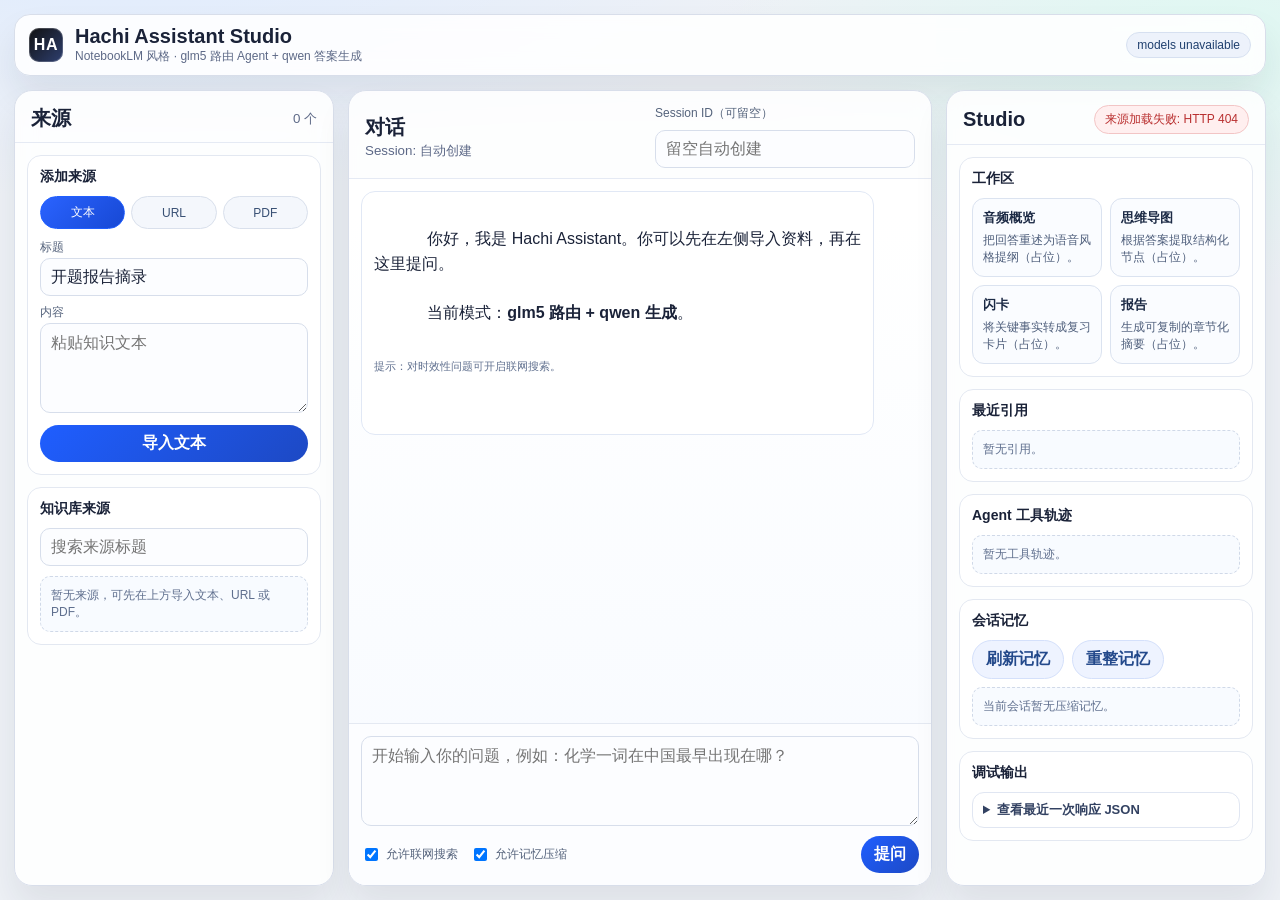
==== hachi_mvp/frontend/index.html @ 3d4c6a6c "init" ====
<!doctype html>
<html lang="zh-CN">
<head>
  <meta charset="UTF-8" />
  <meta name="viewport" content="width=device-width, initial-scale=1.0" />
  <title>Hachi Assistant Studio</title>
  <style>
    :root {
      --bg: #eef1f6;
      --panel: rgba(255, 255, 255, 0.88);
      --panel-strong: #ffffff;
      --line: #d8deea;
      --ink: #1a2238;
      --muted: #5d6987;
      --brand: #1f5eff;
      --brand-soft: #e7eeff;
      --ok: #0f8f61;
      --warn: #b85f00;
      --danger: #c03333;
      --shadow: 0 20px 35px rgba(22, 32, 56, 0.08);
      --r-lg: 18px;
      --r-md: 14px;
      --r-sm: 10px;
    }

    * {
      box-sizing: border-box;
    }

    body {
      margin: 0;
      color: var(--ink);
      font-family: "Avenir Next", "PingFang SC", "Noto Sans SC", "Segoe UI", sans-serif;
      background:
        radial-gradient(1200px 500px at 10% -10%, #deebff 0%, transparent 58%),
        radial-gradient(900px 460px at 95% 4%, #dff8f2 0%, transparent 55%),
        var(--bg);
    }

    .app-shell {
      min-height: 100vh;
      display: grid;
      grid-template-rows: auto 1fr;
      gap: 14px;
      padding: 14px;
    }

    .topbar {
      display: flex;
      align-items: center;
      justify-content: space-between;
      gap: 12px;
      background: var(--panel);
      border: 1px solid var(--line);
      border-radius: 16px;
      box-shadow: var(--shadow);
      padding: 10px 14px;
      backdrop-filter: blur(10px);
    }

    .brand {
      display: flex;
      align-items: center;
      gap: 12px;
      min-width: 0;
    }

    .brand-mark {
      width: 34px;
      height: 34px;
      border-radius: 10px;
      display: grid;
      place-items: center;
      background: linear-gradient(135deg, #111 0%, #2e3f6f 100%);
      color: #fff;
      font-weight: 700;
      letter-spacing: 0.04em;
      box-shadow: inset 0 0 0 1px rgba(255, 255, 255, 0.2);
    }

    .brand h1 {
      margin: 0;
      font-size: 20px;
      white-space: nowrap;
      overflow: hidden;
      text-overflow: ellipsis;
    }

    .brand p {
      margin: 0;
      color: var(--muted);
      font-size: 12px;
    }

    .model-pills {
      display: flex;
      gap: 8px;
      flex-wrap: wrap;
      justify-content: flex-end;
    }

    .pill {
      font-size: 12px;
      color: #20406f;
      background: #edf2fb;
      border: 1px solid #d6e0f0;
      border-radius: 999px;
      padding: 5px 10px;
    }

    .workspace {
      min-height: 0;
      display: grid;
      grid-template-columns: 320px minmax(420px, 1fr) 320px;
      gap: 14px;
    }

    .panel {
      min-height: 0;
      border: 1px solid var(--line);
      border-radius: var(--r-lg);
      background: var(--panel);
      box-shadow: var(--shadow);
      backdrop-filter: blur(10px);
      display: flex;
      flex-direction: column;
      overflow: hidden;
    }

    .panel-head {
      padding: 14px 16px 10px;
      border-bottom: 1px solid #e5eaf4;
      display: flex;
      align-items: center;
      justify-content: space-between;
      gap: 8px;
    }

    .panel-head h2 {
      margin: 0;
      font-size: 20px;
    }

    .panel-head small {
      color: var(--muted);
    }

    .panel-scroll {
      min-height: 0;
      overflow: auto;
      padding: 12px;
    }

    .section {
      background: var(--panel-strong);
      border: 1px solid #e3e8f1;
      border-radius: var(--r-md);
      padding: 12px;
      margin-bottom: 12px;
      animation: fade-up 220ms ease both;
    }

    .section h3 {
      margin: 0 0 10px;
      font-size: 14px;
    }

    .tabs {
      display: grid;
      grid-template-columns: repeat(3, 1fr);
      gap: 6px;
      margin-bottom: 10px;
    }

    .tab {
      border: 1px solid #d9e0ec;
      background: #f4f7fc;
      color: #385074;
      border-radius: 999px;
      padding: 7px 8px;
      font-size: 12px;
      cursor: pointer;
    }

    .tab.active {
      color: #fff;
      border-color: #1f5eff;
      background: linear-gradient(135deg, #2a63ff 0%, #1748d4 100%);
    }

    .ingest-pane {
      display: none;
      gap: 8px;
    }

    .ingest-pane.active {
      display: grid;
    }

    label {
      font-size: 12px;
      color: #55637c;
      display: block;
      margin-bottom: 2px;
    }

    input,
    textarea,
    button,
    select {
      font: inherit;
    }

    input[type="text"],
    input[type="url"],
    textarea {
      width: 100%;
      border: 1px solid #d7deeb;
      background: #fcfdff;
      color: var(--ink);
      border-radius: var(--r-sm);
      padding: 9px 10px;
      outline: none;
      transition: border-color 150ms ease, box-shadow 150ms ease;
    }

    input:focus,
    textarea:focus {
      border-color: #6f90ff;
      box-shadow: 0 0 0 3px #dce6ff;
    }

    textarea {
      resize: vertical;
      min-height: 90px;
      max-height: 220px;
    }

    .btn {
      border: 0;
      border-radius: 999px;
      cursor: pointer;
      padding: 8px 13px;
      font-weight: 600;
      transition: transform 120ms ease, filter 120ms ease;
    }

    .btn:active {
      transform: translateY(1px);
    }

    .btn:disabled {
      cursor: not-allowed;
      filter: grayscale(0.6);
      opacity: 0.6;
    }

    .btn-primary {
      background: linear-gradient(135deg, #1f5eff 0%, #1d49c4 100%);
      color: #fff;
    }

    .btn-soft {
      background: #eef3ff;
      color: #23498b;
      border: 1px solid #d4e0fb;
    }

    .source-filter {
      margin-bottom: 10px;
    }

    .source-list {
      display: grid;
      gap: 8px;
    }

    .source-item {
      border: 1px solid #dde4f1;
      border-radius: 12px;
      padding: 10px;
      background: #f9fbff;
      display: grid;
      gap: 6px;
      transition: transform 120ms ease, border-color 120ms ease;
    }

    .source-item:hover {
      transform: translateY(-1px);
      border-color: #bfd0f8;
    }

    .source-title {
      font-size: 13px;
      font-weight: 600;
      line-height: 1.3;
      word-break: break-word;
    }

    .source-meta {
      display: flex;
      flex-wrap: wrap;
      gap: 6px;
      color: #62708d;
      font-size: 11px;
    }

    .dot {
      width: 6px;
      height: 6px;
      border-radius: 99px;
      background: #89a3d1;
      display: inline-block;
      margin-right: 3px;
    }

    .chat-head-right {
      display: grid;
      grid-template-columns: 1fr;
      gap: 6px;
      min-width: 260px;
      max-width: 360px;
    }

    .chat-body {
      flex: 1;
      min-height: 0;
      overflow: auto;
      padding: 12px;
      display: grid;
      gap: 10px;
      align-content: start;
      background:
        linear-gradient(180deg, rgba(255, 255, 255, 0.82), rgba(247, 250, 255, 0.82));
    }

    .msg {
      max-width: min(860px, 92%);
      border-radius: 14px;
      padding: 10px 12px;
      border: 1px solid #e1e8f5;
      line-height: 1.55;
      white-space: pre-wrap;
      word-break: break-word;
      animation: fade-up 220ms ease both;
    }

    .msg.user {
      margin-left: auto;
      background: #e9f0ff;
      border-color: #d1def9;
    }

    .msg.assistant {
      margin-right: auto;
      background: #ffffff;
    }

    .msg-meta {
      font-size: 11px;
      color: #60708f;
      margin-top: 7px;
      display: flex;
      gap: 8px;
      flex-wrap: wrap;
    }

    .cite-chip {
      border: 1px solid #dce4f3;
      background: #f5f8ff;
      color: #3f557e;
      border-radius: 999px;
      font-size: 11px;
      padding: 3px 8px;
      text-decoration: none;
    }

    .chat-composer {
      border-top: 1px solid #e4e9f2;
      padding: 12px;
      display: grid;
      gap: 10px;
      background: rgba(252, 253, 255, 0.9);
    }

    .composer-controls {
      display: flex;
      align-items: center;
      justify-content: space-between;
      gap: 12px;
      flex-wrap: wrap;
    }

    .checks {
      display: flex;
      gap: 12px;
      flex-wrap: wrap;
      color: #495978;
      font-size: 12px;
    }

    .checks label {
      margin: 0;
      display: flex;
      gap: 5px;
      align-items: center;
      cursor: pointer;
    }

    .studio-cards {
      display: grid;
      grid-template-columns: 1fr 1fr;
      gap: 8px;
    }

    .studio-card {
      border: 1px solid #dbe3f0;
      border-radius: 12px;
      padding: 10px;
      background: #fafcff;
      font-size: 12px;
      color: #4f5f7c;
    }

    .studio-card b {
      display: block;
      color: #1c2a45;
      margin-bottom: 5px;
      font-size: 13px;
    }

    .trace-list,
    .citation-list,
    .memory-list {
      display: grid;
      gap: 8px;
    }

    .trace-item,
    .citation-item,
    .memory-item {
      border: 1px solid #dde4f1;
      border-radius: 10px;
      background: #fafcff;
      padding: 8px;
      font-size: 12px;
      color: #44526f;
      line-height: 1.45;
    }

    .trace-item b,
    .citation-item b {
      color: #1d2b47;
    }

    .trace-tag {
      display: inline-block;
      border-radius: 999px;
      font-size: 10px;
      padding: 2px 7px;
      margin-left: 6px;
      border: 1px solid #d6deec;
      background: #f1f4fa;
    }

    .trace-ok {
      color: #0f8f61;
      border-color: #b8e7d4;
      background: #e9faf3;
    }

    .trace-skip {
      color: #9a6300;
      border-color: #f2d59b;
      background: #fff6e7;
    }

    details {
      border: 1px solid #e0e6f2;
      border-radius: 12px;
      background: #fff;
      padding: 8px 10px;
    }

    details summary {
      cursor: pointer;
      font-weight: 600;
      font-size: 13px;
      color: #334262;
    }

    pre {
      margin: 8px 0 0;
      padding: 10px;
      background: #111c30;
      color: #d8e7ff;
      border-radius: 8px;
      overflow: auto;
      white-space: pre-wrap;
      word-break: break-word;
      font-size: 12px;
      line-height: 1.4;
      max-height: 260px;
    }

    .status {
      font-size: 12px;
      color: #40506f;
      border: 1px solid #dce3f0;
      background: #f7f9fe;
      border-radius: 999px;
      padding: 5px 10px;
    }

    .status.ok {
      color: #0d8057;
      border-color: #bfe8d7;
      background: #ebfbf4;
    }

    .status.err {
      color: #b92f2f;
      border-color: #f2c5c5;
      background: #ffefef;
    }

    .muted {
      color: var(--muted);
      font-size: 12px;
    }

    .empty {
      border: 1px dashed #d0d9e8;
      border-radius: 10px;
      padding: 10px;
      color: #5f6f8e;
      font-size: 12px;
      background: #f8fbff;
    }

    @keyframes fade-up {
      from {
        opacity: 0;
        transform: translateY(8px);
      }
      to {
        opacity: 1;
        transform: translateY(0);
      }
    }

    @media (max-width: 1220px) {
      .workspace {
        grid-template-columns: 1fr;
      }

      .chat-head-right {
        max-width: none;
      }

      .panel {
        min-height: 420px;
      }
    }

    @media (prefers-reduced-motion: reduce) {
      *, *::before, *::after {
        animation: none !important;
        transition: none !important;
      }
    }
  </style>
</head>
<body>
  <div class="app-shell">
    <header class="topbar">
      <div class="brand">
        <div class="brand-mark">HA</div>
        <div>
          <h1>Hachi Assistant Studio</h1>
          <p>NotebookLM 风格 · glm5 路由 Agent + qwen 答案生成</p>
        </div>
      </div>
      <div class="model-pills" id="modelPills">
        <span class="pill">router: ...</span>
        <span class="pill">answer: ...</span>
        <span class="pill">embedding: ...</span>
      </div>
    </header>

    <main class="workspace">
      <aside class="panel" aria-label="Sources Panel">
        <div class="panel-head">
          <h2>来源</h2>
          <small id="sourceCount">0 个</small>
        </div>
        <div class="panel-scroll">
          <section class="section">
            <h3>添加来源</h3>
            <div class="tabs" id="ingestTabs">
              <button class="tab active" data-mode="text">文本</button>
              <button class="tab" data-mode="url">URL</button>
              <button class="tab" data-mode="pdf">PDF</button>
            </div>

            <div class="ingest-pane active" data-pane="text">
              <div>
                <label for="textTitle">标题</label>
                <input id="textTitle" type="text" placeholder="例如：化学词源摘录" value="开题报告摘录" />
              </div>
              <div>
                <label for="textContent">内容</label>
                <textarea id="textContent" placeholder="粘贴知识文本"></textarea>
              </div>
              <button class="btn btn-primary" id="ingestTextBtn">导入文本</button>
            </div>

            <div class="ingest-pane" data-pane="url">
              <div>
                <label for="urlInput">网页地址</label>
                <input id="urlInput" type="url" placeholder="https://..." />
              </div>
              <div>
                <label for="urlTitle">标题（可选）</label>
                <input id="urlTitle" type="text" placeholder="可留空自动提取" />
              </div>
              <button class="btn btn-primary" id="ingestUrlBtn">抓取并导入</button>
            </div>

            <div class="ingest-pane" data-pane="pdf">
              <div>
                <label for="pdfFile">选择 PDF</label>
                <input id="pdfFile" type="file" accept="application/pdf" />
              </div>
              <div>
                <label for="pdfTitle">标题（可选）</label>
                <input id="pdfTitle" type="text" placeholder="可留空使用文件名" />
              </div>
              <button class="btn btn-primary" id="ingestPdfBtn">上传 PDF</button>
            </div>
          </section>

          <section class="section">
            <h3>知识库来源</h3>
            <input id="sourceFilter" class="source-filter" type="text" placeholder="搜索来源标题" />
            <div class="source-list" id="sourceList"></div>
          </section>
        </div>
      </aside>

      <section class="panel" aria-label="Chat Panel">
        <div class="panel-head">
          <div>
            <h2>对话</h2>
            <small id="sessionLabel">Session: 自动创建</small>
          </div>
          <div class="chat-head-right">
            <label for="sessionIdInput">Session ID（可留空）</label>
            <input id="sessionIdInput" type="text" placeholder="留空自动创建" />
          </div>
        </div>

        <div class="chat-body" id="chatThread"></div>

        <div class="chat-composer">
          <textarea id="questionInput" placeholder="开始输入你的问题，例如：化学一词在中国最早出现在哪？"></textarea>
          <div class="composer-controls">
            <div class="checks">
              <label><input id="allowWeb" type="checkbox" checked /> 允许联网搜索</label>
              <label><input id="allowMem" type="checkbox" checked /> 允许记忆压缩</label>
            </div>
            <button class="btn btn-primary" id="askBtn">提问</button>
          </div>
        </div>
      </section>

      <aside class="panel" aria-label="Studio Panel">
        <div class="panel-head">
          <h2>Studio</h2>
          <span class="status" id="statusPill">Ready</span>
        </div>
        <div class="panel-scroll">
          <section class="section">
            <h3>工作区</h3>
            <div class="studio-cards">
              <div class="studio-card"><b>音频概览</b>把回答重述为语音风格提纲（占位）。</div>
              <div class="studio-card"><b>思维导图</b>根据答案提取结构化节点（占位）。</div>
              <div class="studio-card"><b>闪卡</b>将关键事实转成复习卡片（占位）。</div>
              <div class="studio-card"><b>报告</b>生成可复制的章节化摘要（占位）。</div>
            </div>
          </section>

          <section class="section">
            <h3>最近引用</h3>
            <div class="citation-list" id="citationList"></div>
          </section>

          <section class="section">
            <h3>Agent 工具轨迹</h3>
            <div class="trace-list" id="toolTraceList"></div>
          </section>

          <section class="section">
            <h3>会话记忆</h3>
            <div style="display:flex; gap:8px; margin-bottom:8px;">
              <button class="btn btn-soft" id="refreshMemoryBtn">刷新记忆</button>
              <button class="btn btn-soft" id="rebuildMemoryBtn">重整记忆</button>
            </div>
            <div class="memory-list" id="memoryList"></div>
          </section>

          <section class="section">
            <h3>调试输出</h3>
            <details>
              <summary>查看最近一次响应 JSON</summary>
              <pre id="rawOutput">Ready.</pre>
            </details>
          </section>
        </div>
      </aside>
    </main>
  </div>

  <script>
    const state = {
      sessionId: null,
      messages: [],
      sources: [],
      lastResponse: null,
      models: null,
      sourceFilter: "",
    };

    function $(id) {
      return document.getElementById(id);
    }

    function escapeHtml(input) {
      return String(input || "")
        .replaceAll("&", "&amp;")
        .replaceAll("<", "&lt;")
        .replaceAll(">", "&gt;")
        .replaceAll('"', "&quot;")
        .replaceAll("'", "&#39;");
    }

    function withLoading(button, loadingText) {
      const original = button.textContent;
      button.disabled = true;
      button.textContent = loadingText;
      return () => {
        button.disabled = false;
        button.textContent = original;
      };
    }

    function setStatus(text, type = "") {
      const pill = $("statusPill");
      pill.textContent = text;
      pill.className = `status ${type}`.trim();
    }

    async function requestJson(path, options = {}) {
      const response = await fetch(path, options);
      let payload = null;
      try {
        payload = await response.json();
      } catch (_error) {
        payload = null;
      }

      if (!response.ok) {
        const detail = payload && (payload.detail || payload.error || payload.message);
        throw new Error(detail ? String(detail) : `HTTP ${response.status}`);
      }
      return payload;
    }

    function sourceTypeLabel(sourceType) {
      if (sourceType === "pdf") return "PDF";
      if (sourceType === "url") return "Web";
      return "Text";
    }

    function renderModels() {
      const holder = $("modelPills");
      if (!state.models) {
        holder.innerHTML = '<span class="pill">models unavailable</span>';
        return;
      }
      holder.innerHTML = [
        `<span class="pill">router: ${escapeHtml(state.models.router)}</span>`,
        `<span class="pill">answer: ${escapeHtml(state.models.answer)}</span>`,
        `<span class="pill">embedding: ${escapeHtml(state.models.embedding)}</span>`,
      ].join("");
    }

    function renderSources() {
      const list = $("sourceList");
      const keyword = state.sourceFilter.trim().toLowerCase();
      const rows = state.sources.filter((item) => {
        if (!keyword) return true;
        return String(item.title || "").toLowerCase().includes(keyword);
      });

      $("sourceCount").textContent = `${rows.length} 个`;

      if (!rows.length) {
        list.innerHTML = '<div class="empty">暂无来源，可先在上方导入文本、URL 或 PDF。</div>';
        return;
      }

      list.innerHTML = rows
        .map((item) => {
          const created = item.created_at ? new Date(item.created_at).toLocaleString() : "-";
          return `
            <article class="source-item">
              <div class="source-title">${escapeHtml(item.title || "未命名来源")}</div>
              <div class="source-meta">
                <span><span class="dot"></span>${escapeHtml(sourceTypeLabel(item.source_type))}</span>
                <span>Chunks: ${escapeHtml(String(item.chunks ?? 0))}</span>
                <span>${escapeHtml(created)}</span>
              </div>
            </article>
          `;
        })
        .join("");
    }

    function renderChat() {
      const thread = $("chatThread");
      if (!state.messages.length) {
        thread.innerHTML = `
          <div class="msg assistant">
            你好，我是 Hachi Assistant。你可以先在左侧导入资料，再在这里提问。<br>
            当前模式：<b>glm5 路由 + qwen 生成</b>。
            <div class="msg-meta">提示：对时效性问题可开启联网搜索。</div>
          </div>
        `;
        return;
      }

      thread.innerHTML = state.messages
        .map((msg) => {
          const citeHtml = (msg.citations || [])
            .slice(0, 5)
            .map((c) => {
              const label = c.title || c.url || c.source_type || "citation";
              const href = c.url && c.url.startsWith("http") ? c.url : "";
              if (href) {
                return `<a class="cite-chip" href="${escapeHtml(href)}" target="_blank" rel="noreferrer">${escapeHtml(label)}</a>`;
              }
              return `<span class="cite-chip">${escapeHtml(label)}</span>`;
            })
            .join("");

          return `
            <div class="msg ${msg.role}">
              ${escapeHtml(msg.content).replaceAll("\n", "<br>")}
              <div class="msg-meta">
                <span>${msg.role === "user" ? "你" : "Assistant"}</span>
                ${msg.time ? `<span>${escapeHtml(msg.time)}</span>` : ""}
                ${citeHtml}
              </div>
            </div>
          `;
        })
        .join("");

      thread.scrollTop = thread.scrollHeight;
    }

    function renderToolTrace(trace = []) {
      const holder = $("toolTraceList");
      if (!trace.length) {
        holder.innerHTML = '<div class="empty">暂无工具轨迹。</div>';
        return;
      }

      holder.innerHTML = trace
        .map((item) => {
          const status = String(item.status || "unknown");
          const statusClass = status === "ok" ? "trace-ok" : status === "skipped" ? "trace-skip" : "";
          const detailPairs = Object.entries(item)
            .filter(([k]) => k !== "tool" && k !== "status")
            .slice(0, 4)
            .map(([k, v]) => `${k}: ${typeof v === "object" ? JSON.stringify(v) : String(v)}`)
            .join(" · ");

          return `
            <div class="trace-item">
              <b>${escapeHtml(String(item.tool || "tool"))}</b>
              <span class="trace-tag ${statusClass}">${escapeHtml(status)}</span>
              ${detailPairs ? `<div class="muted" style="margin-top:4px;">${escapeHtml(detailPairs)}</div>` : ""}
            </div>
          `;
        })
        .join("");
    }

    function renderCitations(citations = []) {
      const holder = $("citationList");
      if (!citations.length) {
        holder.innerHTML = '<div class="empty">暂无引用。</div>';
        return;
      }

      holder.innerHTML = citations
        .map((c) => {
          const urlHtml = c.url ? `<a class="cite-chip" href="${escapeHtml(c.url)}" target="_blank" rel="noreferrer">打开链接</a>` : "";
          return `
            <div class="citation-item">
              <b>${escapeHtml(c.title || "未命名引用")}</b>
              <div class="muted" style="margin:4px 0;">${escapeHtml(c.source_type || "local")}</div>
              <div>${escapeHtml(c.snippet || "").slice(0, 180)}</div>
              <div style="margin-top:6px;">${urlHtml}</div>
            </div>
          `;
        })
        .join("");
    }

    function renderMemory(summary) {
      const holder = $("memoryList");
      if (!summary || !summary.has_summary) {
        holder.innerHTML = '<div class="empty">当前会话暂无压缩记忆。</div>';
        return;
      }

      const blocks = [];
      for (const [label, items] of [
        ["facts", summary.facts || []],
        ["open_questions", summary.open_questions || []],
        ["decisions", summary.decisions || []],
      ]) {
        if (!items.length) continue;
        blocks.push(`
          <div class="memory-item">
            <b>${escapeHtml(label)}</b>
            <div style="margin-top:4px;">${items.map((x) => `• ${escapeHtml(String(x))}`).join("<br>")}</div>
          </div>
        `);
      }

      if (!blocks.length) {
        blocks.push(`<div class="memory-item">${escapeHtml(summary.raw_summary || "有摘要但为空")}</div>`);
      }

      holder.innerHTML = blocks.join("");
    }

    function pushMessage(role, content, citations = []) {
      state.messages.push({
        role,
        content,
        citations,
        time: new Date().toLocaleTimeString(),
      });
      renderChat();
    }

    async function refreshModels() {
      try {
        state.models = await requestJson("/api/models");
      } catch (_error) {
        state.models = null;
      }
      renderModels();
    }

    async function refreshSources() {
      const data = await requestJson("/api/knowledge/recent?limit=120");
      state.sources = Array.isArray(data) ? data : [];
      renderSources();
    }

    async function fetchMemory() {
      const sid = state.sessionId || $("sessionIdInput").value.trim();
      if (!sid) {
        renderMemory(null);
        setStatus("无会话可读记忆");
        return;
      }
      const summary = await requestJson(`/api/sessions/${encodeURIComponent(sid)}/memory`);
      renderMemory(summary);
      setStatus("记忆已刷新", "ok");
    }

    async function onIngestText() {
      const btn = $("ingestTextBtn");
      const done = withLoading(btn, "导入中...");
      try {
        const title = $("textTitle").value.trim();
        const content = $("textContent").value.trim();
        if (!title || !content) throw new Error("请填写文本标题和内容");

        const data = await requestJson("/api/knowledge/text", {
          method: "POST",
          headers: { "Content-Type": "application/json" },
          body: JSON.stringify({ title, content }),
        });

        setStatus(`文本已入库: ${data.title}`, "ok");
        $("rawOutput").textContent = JSON.stringify(data, null, 2);
        await refreshSources();
      } catch (error) {
        setStatus(String(error.message || error), "err");
      } finally {
        done();
      }
    }

    async function onIngestUrl() {
      const btn = $("ingestUrlBtn");
      const done = withLoading(btn, "抓取中...");
      try {
        const url = $("urlInput").value.trim();
        const title = $("urlTitle").value.trim();
        if (!url) throw new Error("请填写 URL");

        const payload = { url, title: title || null };
        const data = await requestJson("/api/knowledge/url", {
          method: "POST",
          headers: { "Content-Type": "application/json" },
          body: JSON.stringify(payload),
        });

        setStatus(`网页已入库: ${data.title}`, "ok");
        $("rawOutput").textContent = JSON.stringify(data, null, 2);
        await refreshSources();
      } catch (error) {
        setStatus(String(error.message || error), "err");
      } finally {
        done();
      }
    }

    async function onIngestPdf() {
      const btn = $("ingestPdfBtn");
      const done = withLoading(btn, "上传中...");
      try {
        const file = $("pdfFile").files && $("pdfFile").files[0];
        if (!file) throw new Error("请先选择 PDF 文件");

        const title = $("pdfTitle").value.trim();
        const form = new FormData();
        form.append("file", file);
        if (title) form.append("title", title);

        const response = await fetch("/api/knowledge/upload", {
          method: "POST",
          body: form,
        });
        const data = await response.json().catch(() => ({}));
        if (!response.ok) {
          throw new Error(String(data.detail || `HTTP ${response.status}`));
        }

        setStatus(`PDF 已入库: ${data.title}`, "ok");
        $("rawOutput").textContent = JSON.stringify(data, null, 2);
        await refreshSources();
      } catch (error) {
        setStatus(String(error.message || error), "err");
      } finally {
        done();
      }
    }

    async function onAsk() {
      const btn = $("askBtn");
      const done = withLoading(btn, "思考中...");
      try {
        const question = $("questionInput").value.trim();
        if (!question) throw new Error("请输入问题");

        pushMessage("user", question);

        const sidInput = $("sessionIdInput").value.trim();
        const data = await requestJson("/api/ask", {
          method: "POST",
          headers: { "Content-Type": "application/json" },
          body: JSON.stringify({
            session_id: sidInput || state.sessionId || null,
            question,
            allow_web: $("allowWeb").checked,
            allow_memory_compress: $("allowMem").checked,
            model_mode: "agentic",
          }),
        });

        state.sessionId = data.session_id;
        $("sessionIdInput").value = data.session_id;
        $("sessionLabel").textContent = `Session: ${data.session_id}`;

        pushMessage("assistant", data.answer || "(无回答)", data.citations || []);
        renderToolTrace(data.tool_trace || []);
        renderCitations(data.citations || []);
        $("rawOutput").textContent = JSON.stringify(data, null, 2);

        state.lastResponse = data;
        setStatus("回答完成", "ok");

        await fetchMemory().catch(() => null);
      } catch (error) {
        pushMessage("assistant", `请求失败：${error.message || error}`);
        setStatus(String(error.message || error), "err");
      } finally {
        done();
      }
    }

    async function onRebuildMemory() {
      const sid = state.sessionId || $("sessionIdInput").value.trim();
      if (!sid) {
        setStatus("请先发起至少一次提问以创建会话", "err");
        return;
      }
      setStatus("正在重整记忆...");
      try {
        const data = await requestJson(`/api/sessions/${encodeURIComponent(sid)}/memory/rebuild`, {
          method: "POST",
        });
        $("rawOutput").textContent = JSON.stringify(data, null, 2);
        await fetchMemory();
      } catch (error) {
        setStatus(String(error.message || error), "err");
      }
    }

    function bindTabs() {
      const tabs = Array.from(document.querySelectorAll(".tab"));
      const panes = Array.from(document.querySelectorAll(".ingest-pane"));
      tabs.forEach((tab) => {
        tab.addEventListener("click", () => {
          const mode = tab.dataset.mode;
          tabs.forEach((x) => x.classList.toggle("active", x === tab));
          panes.forEach((pane) => pane.classList.toggle("active", pane.dataset.pane === mode));
        });
      });
    }

    function bindEvents() {
      $("ingestTextBtn").addEventListener("click", onIngestText);
      $("ingestUrlBtn").addEventListener("click", onIngestUrl);
      $("ingestPdfBtn").addEventListener("click", onIngestPdf);
      $("askBtn").addEventListener("click", onAsk);
      $("refreshMemoryBtn").addEventListener("click", () => {
        fetchMemory().catch((error) => setStatus(String(error.message || error), "err"));
      });
      $("rebuildMemoryBtn").addEventListener("click", onRebuildMemory);

      $("sourceFilter").addEventListener("input", (event) => {
        state.sourceFilter = String(event.target.value || "");
        renderSources();
      });

      $("questionInput").addEventListener("keydown", (event) => {
        if (event.key === "Enter" && !event.shiftKey) {
          event.preventDefault();
          onAsk();
        }
      });
    }

    async function bootstrap() {
      bindTabs();
      bindEvents();
      renderChat();
      renderSources();
      renderToolTrace();
      renderCitations();
      renderMemory(null);
      setStatus("初始化中...");

      await refreshModels();
      try {
        await refreshSources();
        setStatus("Ready", "ok");
      } catch (error) {
        setStatus(`来源加载失败: ${error.message || error}`, "err");
      }
    }

    bootstrap();
  </script>
</body>
</html>
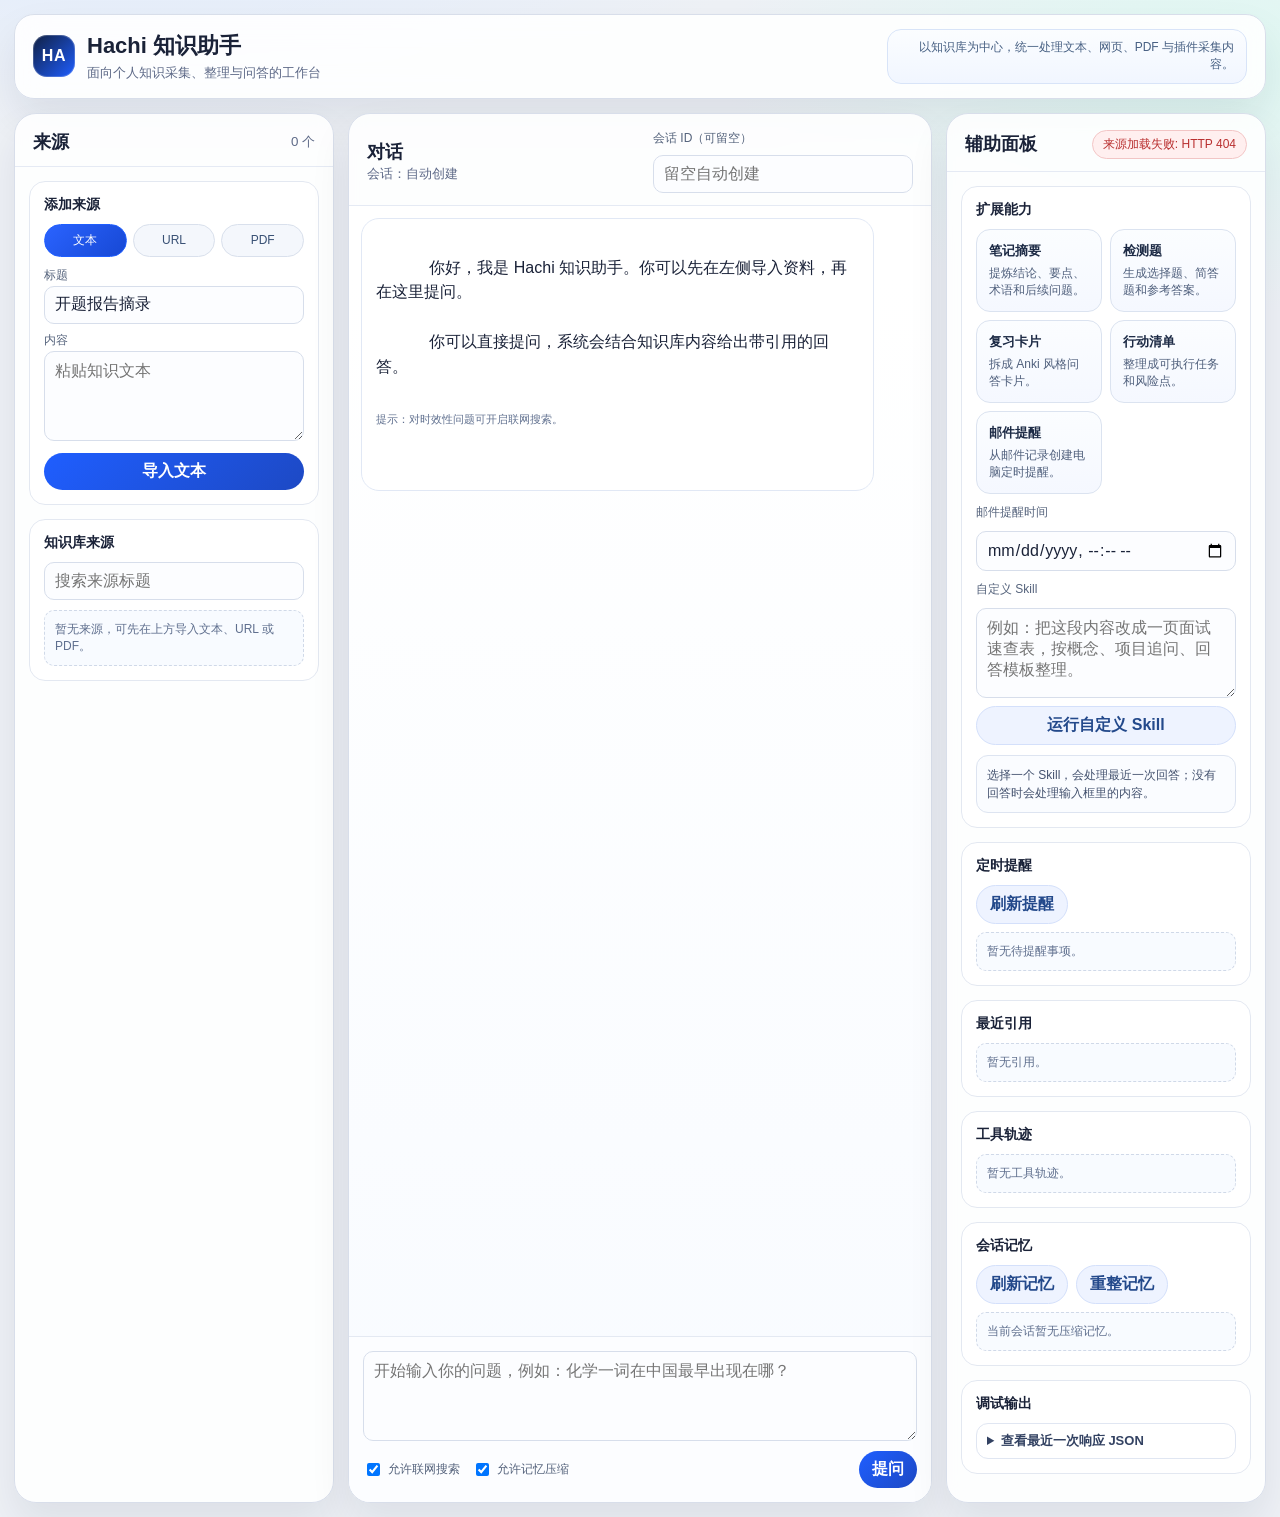
==== commit d0dfbc75: "Prepare thesis project and Hachi MVP" ====
--- a/hachi_mvp/frontend/index.html
+++ b/hachi_mvp/frontend/index.html
@@ -3,7 +3,7 @@
 <head>
   <meta charset="UTF-8" />
   <meta name="viewport" content="width=device-width, initial-scale=1.0" />
-  <title>Hachi Assistant Studio</title>
+  <title>Hachi 知识助手</title>
   <style>
     :root {
       --bg: #eef1f6;
@@ -17,7 +17,7 @@
       --ok: #0f8f61;
       --warn: #b85f00;
       --danger: #c03333;
-      --shadow: 0 20px 35px rgba(22, 32, 56, 0.08);
+      --shadow: 0 20px 40px rgba(18, 28, 46, 0.08);
       --r-lg: 18px;
       --r-md: 14px;
       --r-sm: 10px;
@@ -49,13 +49,13 @@
       display: flex;
       align-items: center;
       justify-content: space-between;
-      gap: 12px;
+      gap: 16px;
       background: var(--panel);
       border: 1px solid var(--line);
-      border-radius: 16px;
+      border-radius: 20px;
       box-shadow: var(--shadow);
-      padding: 10px 14px;
-      backdrop-filter: blur(10px);
+      padding: 14px 18px;
+      backdrop-filter: blur(14px);
     }
 
     .brand {
@@ -66,12 +66,12 @@
     }
 
     .brand-mark {
-      width: 34px;
-      height: 34px;
-      border-radius: 10px;
+      width: 42px;
+      height: 42px;
+      border-radius: 14px;
       display: grid;
       place-items: center;
-      background: linear-gradient(135deg, #111 0%, #2e3f6f 100%);
+      background: linear-gradient(135deg, #102042 0%, #1f5eff 100%);
       color: #fff;
       font-weight: 700;
       letter-spacing: 0.04em;
@@ -80,32 +80,28 @@
 
     .brand h1 {
       margin: 0;
-      font-size: 20px;
+      font-size: 22px;
       white-space: nowrap;
       overflow: hidden;
       text-overflow: ellipsis;
     }
 
     .brand p {
-      margin: 0;
+      margin: 3px 0 0;
       color: var(--muted);
+      font-size: 13px;
+    }
+
+    .topbar-note {
+      max-width: 360px;
+      padding: 9px 12px;
+      border: 1px solid #d8e4f8;
+      border-radius: 14px;
+      background: linear-gradient(180deg, #fbfdff 0%, #f1f6ff 100%);
+      color: #476083;
       font-size: 12px;
-    }
-
-    .model-pills {
-      display: flex;
-      gap: 8px;
-      flex-wrap: wrap;
-      justify-content: flex-end;
-    }
-
-    .pill {
-      font-size: 12px;
-      color: #20406f;
-      background: #edf2fb;
-      border: 1px solid #d6e0f0;
-      border-radius: 999px;
-      padding: 5px 10px;
+      line-height: 1.45;
+      text-align: right;
     }
 
     .workspace {
@@ -118,7 +114,7 @@
     .panel {
       min-height: 0;
       border: 1px solid var(--line);
-      border-radius: var(--r-lg);
+      border-radius: 22px;
       background: var(--panel);
       box-shadow: var(--shadow);
       backdrop-filter: blur(10px);
@@ -128,7 +124,7 @@
     }
 
     .panel-head {
-      padding: 14px 16px 10px;
+      padding: 16px 18px 12px;
       border-bottom: 1px solid #e5eaf4;
       display: flex;
       align-items: center;
@@ -138,7 +134,7 @@
 
     .panel-head h2 {
       margin: 0;
-      font-size: 20px;
+      font-size: 18px;
     }
 
     .panel-head small {
@@ -148,15 +144,15 @@
     .panel-scroll {
       min-height: 0;
       overflow: auto;
-      padding: 12px;
+      padding: 14px;
     }
 
     .section {
       background: var(--panel-strong);
       border: 1px solid #e3e8f1;
-      border-radius: var(--r-md);
-      padding: 12px;
-      margin-bottom: 12px;
+      border-radius: 16px;
+      padding: 14px;
+      margin-bottom: 14px;
       animation: fade-up 220ms ease both;
     }
 
@@ -213,6 +209,7 @@
 
     input[type="text"],
     input[type="url"],
+    input[type="datetime-local"],
     textarea {
       width: 100%;
       border: 1px solid #d7deeb;
@@ -277,7 +274,7 @@
 
     .source-item {
       border: 1px solid #dde4f1;
-      border-radius: 12px;
+      border-radius: 14px;
       padding: 10px;
       background: #f9fbff;
       display: grid;
@@ -336,8 +333,8 @@
 
     .msg {
       max-width: min(860px, 92%);
-      border-radius: 14px;
-      padding: 10px 12px;
+      border-radius: 18px;
+      padding: 12px 14px;
       border: 1px solid #e1e8f5;
       line-height: 1.55;
       white-space: pre-wrap;
@@ -377,7 +374,7 @@
 
     .chat-composer {
       border-top: 1px solid #e4e9f2;
-      padding: 12px;
+      padding: 14px;
       display: grid;
       gap: 10px;
       background: rgba(252, 253, 255, 0.9);
@@ -415,11 +412,13 @@
 
     .studio-card {
       border: 1px solid #dbe3f0;
-      border-radius: 12px;
-      padding: 10px;
-      background: #fafcff;
+      border-radius: 14px;
+      padding: 12px;
+      background: linear-gradient(180deg, #fbfdff 0%, #f5f8ff 100%);
       font-size: 12px;
       color: #4f5f7c;
+      text-align: left;
+      cursor: pointer;
     }
 
     .studio-card b {
@@ -429,20 +428,43 @@
       font-size: 13px;
     }
 
+    .skill-custom {
+      margin-top: 10px;
+      display: grid;
+      gap: 8px;
+    }
+
+    .skill-result {
+      margin-top: 10px;
+      border: 1px solid #dde4f1;
+      border-radius: 12px;
+      background: #fafcff;
+      padding: 10px;
+      font-size: 12px;
+      color: #44526f;
+      line-height: 1.5;
+      white-space: pre-wrap;
+      word-break: break-word;
+      max-height: 320px;
+      overflow: auto;
+    }
+
     .trace-list,
     .citation-list,
-    .memory-list {
+    .memory-list,
+    .reminder-list {
       display: grid;
       gap: 8px;
     }
 
     .trace-item,
     .citation-item,
-    .memory-item {
+    .memory-item,
+    .reminder-item {
       border: 1px solid #dde4f1;
-      border-radius: 10px;
+      border-radius: 12px;
       background: #fafcff;
-      padding: 8px;
+      padding: 10px;
       font-size: 12px;
       color: #44526f;
       line-height: 1.45;
@@ -554,6 +576,16 @@
         grid-template-columns: 1fr;
       }
 
+      .topbar {
+        flex-direction: column;
+        align-items: stretch;
+      }
+
+      .topbar-note {
+        max-width: none;
+        text-align: left;
+      }
+
       .chat-head-right {
         max-width: none;
       }
@@ -577,14 +609,12 @@
       <div class="brand">
         <div class="brand-mark">HA</div>
         <div>
-          <h1>Hachi Assistant Studio</h1>
-          <p>NotebookLM 风格 · glm5 路由 Agent + qwen 答案生成</p>
+          <h1>Hachi 知识助手</h1>
+          <p>面向个人知识采集、整理与问答的工作台</p>
         </div>
       </div>
-      <div class="model-pills" id="modelPills">
-        <span class="pill">router: ...</span>
-        <span class="pill">answer: ...</span>
-        <span class="pill">embedding: ...</span>
+      <div class="topbar-note">
+        以知识库为中心，统一处理文本、网页、PDF 与插件采集内容。
       </div>
     </header>
 
@@ -652,10 +682,10 @@
         <div class="panel-head">
           <div>
             <h2>对话</h2>
-            <small id="sessionLabel">Session: 自动创建</small>
+            <small id="sessionLabel">会话：自动创建</small>
           </div>
           <div class="chat-head-right">
-            <label for="sessionIdInput">Session ID（可留空）</label>
+            <label for="sessionIdInput">会话 ID（可留空）</label>
             <input id="sessionIdInput" type="text" placeholder="留空自动创建" />
           </div>
         </div>
@@ -674,20 +704,37 @@
         </div>
       </section>
 
-      <aside class="panel" aria-label="Studio Panel">
+      <aside class="panel" aria-label="Side Panel">
         <div class="panel-head">
-          <h2>Studio</h2>
-          <span class="status" id="statusPill">Ready</span>
+          <h2>辅助面板</h2>
+          <span class="status" id="statusPill">就绪</span>
         </div>
         <div class="panel-scroll">
           <section class="section">
-            <h3>工作区</h3>
+            <h3>扩展能力</h3>
             <div class="studio-cards">
-              <div class="studio-card"><b>音频概览</b>把回答重述为语音风格提纲（占位）。</div>
-              <div class="studio-card"><b>思维导图</b>根据答案提取结构化节点（占位）。</div>
-              <div class="studio-card"><b>闪卡</b>将关键事实转成复习卡片（占位）。</div>
-              <div class="studio-card"><b>报告</b>生成可复制的章节化摘要（占位）。</div>
+              <button class="studio-card" type="button" data-skill-id="note_summary"><b>笔记摘要</b>提炼结论、要点、术语和后续问题。</button>
+              <button class="studio-card" type="button" data-skill-id="quiz"><b>检测题</b>生成选择题、简答题和参考答案。</button>
+              <button class="studio-card" type="button" data-skill-id="flashcards"><b>复习卡片</b>拆成 Anki 风格问答卡片。</button>
+              <button class="studio-card" type="button" data-skill-id="action_plan"><b>行动清单</b>整理成可执行任务和风险点。</button>
+              <button class="studio-card" type="button" data-skill-id="email_reminder"><b>邮件提醒</b>从邮件记录创建电脑定时提醒。</button>
             </div>
+            <div class="skill-custom">
+              <label for="reminderAtInput">邮件提醒时间</label>
+              <input id="reminderAtInput" type="datetime-local" />
+            </div>
+            <div class="skill-custom">
+              <label for="customSkillInput">自定义 Skill</label>
+              <textarea id="customSkillInput" placeholder="例如：把这段内容改成一页面试速查表，按概念、项目追问、回答模板整理。"></textarea>
+              <button class="btn btn-soft" id="runCustomSkillBtn" type="button">运行自定义 Skill</button>
+            </div>
+            <div class="skill-result" id="skillResult">选择一个 Skill，会处理最近一次回答；没有回答时会处理输入框里的内容。</div>
+          </section>
+
+          <section class="section">
+            <h3>定时提醒</h3>
+            <button class="btn btn-soft" id="refreshRemindersBtn" type="button">刷新提醒</button>
+            <div class="reminder-list" id="reminderList" style="margin-top:8px;"></div>
           </section>
 
           <section class="section">
@@ -696,7 +743,7 @@
           </section>
 
           <section class="section">
-            <h3>Agent 工具轨迹</h3>
+            <h3>工具轨迹</h3>
             <div class="trace-list" id="toolTraceList"></div>
           </section>
 
@@ -713,7 +760,7 @@
             <h3>调试输出</h3>
             <details>
               <summary>查看最近一次响应 JSON</summary>
-              <pre id="rawOutput">Ready.</pre>
+              <pre id="rawOutput">就绪。</pre>
             </details>
           </section>
         </div>
@@ -727,7 +774,6 @@
       messages: [],
       sources: [],
       lastResponse: null,
-      models: null,
       sourceFilter: "",
     };
 
@@ -778,21 +824,9 @@
 
     function sourceTypeLabel(sourceType) {
       if (sourceType === "pdf") return "PDF";
-      if (sourceType === "url") return "Web";
-      return "Text";
-    }
-
-    function renderModels() {
-      const holder = $("modelPills");
-      if (!state.models) {
-        holder.innerHTML = '<span class="pill">models unavailable</span>';
-        return;
-      }
-      holder.innerHTML = [
-        `<span class="pill">router: ${escapeHtml(state.models.router)}</span>`,
-        `<span class="pill">answer: ${escapeHtml(state.models.answer)}</span>`,
-        `<span class="pill">embedding: ${escapeHtml(state.models.embedding)}</span>`,
-      ].join("");
+      if (sourceType === "url") return "网页";
+      if (sourceType === "screenshot") return "截图";
+      return "文本";
     }
 
     function renderSources() {
@@ -818,7 +852,7 @@
               <div class="source-title">${escapeHtml(item.title || "未命名来源")}</div>
               <div class="source-meta">
                 <span><span class="dot"></span>${escapeHtml(sourceTypeLabel(item.source_type))}</span>
-                <span>Chunks: ${escapeHtml(String(item.chunks ?? 0))}</span>
+                <span>片段: ${escapeHtml(String(item.chunks ?? 0))}</span>
                 <span>${escapeHtml(created)}</span>
               </div>
             </article>
@@ -832,8 +866,8 @@
       if (!state.messages.length) {
         thread.innerHTML = `
           <div class="msg assistant">
-            你好，我是 Hachi Assistant。你可以先在左侧导入资料，再在这里提问。<br>
-            当前模式：<b>glm5 路由 + qwen 生成</b>。
+            你好，我是 Hachi 知识助手。你可以先在左侧导入资料，再在这里提问。<br>
+            你可以直接提问，系统会结合知识库内容给出带引用的回答。
             <div class="msg-meta">提示：对时效性问题可开启联网搜索。</div>
           </div>
         `;
@@ -858,7 +892,7 @@
             <div class="msg ${msg.role}">
               ${escapeHtml(msg.content).replaceAll("\n", "<br>")}
               <div class="msg-meta">
-                <span>${msg.role === "user" ? "你" : "Assistant"}</span>
+                <span>${msg.role === "user" ? "你" : "Hachi"}</span>
                 ${msg.time ? `<span>${escapeHtml(msg.time)}</span>` : ""}
                 ${citeHtml}
               </div>
@@ -949,6 +983,27 @@
       holder.innerHTML = blocks.join("");
     }
 
+    function renderReminders(reminders = []) {
+      const holder = $("reminderList");
+      if (!Array.isArray(reminders) || !reminders.length) {
+        holder.innerHTML = '<div class="empty">暂无待提醒事项。</div>';
+        return;
+      }
+
+      holder.innerHTML = reminders
+        .map((item) => {
+          const remindAt = item.remind_at ? new Date(item.remind_at).toLocaleString() : "-";
+          return `
+            <div class="reminder-item">
+              <b>${escapeHtml(item.title || "邮件提醒")}</b>
+              <div class="muted" style="margin:4px 0;">${escapeHtml(remindAt)} · ${escapeHtml(item.status || "pending")}</div>
+              <div>${escapeHtml(item.body || "").slice(0, 180)}</div>
+            </div>
+          `;
+        })
+        .join("");
+    }
+
     function pushMessage(role, content, citations = []) {
       state.messages.push({
         role,
@@ -959,19 +1014,82 @@
       renderChat();
     }
 
-    async function refreshModels() {
+    function getSkillInputText(skillId = "") {
+      if (skillId === "email_reminder") {
+        const draft = $("questionInput").value.trim();
+        if (draft) return draft;
+      }
+
+      if (state.lastResponse && state.lastResponse.answer) {
+        return String(state.lastResponse.answer).trim();
+      }
+
+      const lastAssistant = [...state.messages].reverse().find((msg) => msg.role === "assistant" && msg.content);
+      if (lastAssistant) {
+        return String(lastAssistant.content).trim();
+      }
+
+      return $("questionInput").value.trim();
+    }
+
+    async function runSkill(skillId, button, customInstruction = "") {
+      const inputText = getSkillInputText(skillId);
+      if (!inputText) {
+        setStatus("没有可处理的内容", "err");
+        return;
+      }
+
+      const metadata = {};
+      if (skillId === "email_reminder") {
+        const reminderAt = $("reminderAtInput").value;
+        if (!reminderAt) {
+          setStatus("请先选择邮件提醒时间", "err");
+          return;
+        }
+        metadata.reminder_at = new Date(reminderAt).toISOString();
+      }
+
+      const done = withLoading(button, "运行中...");
       try {
-        state.models = await requestJson("/api/models");
-      } catch (_error) {
-        state.models = null;
-      }
-      renderModels();
+        setStatus("正在运行 Skill...");
+        const payload = {
+          skill_id: skillId,
+          input_text: inputText,
+          metadata,
+        };
+        if (skillId === "custom") {
+          payload.title = "自定义 Skill";
+          payload.custom_instruction = customInstruction;
+        }
+
+        const data = await requestJson("/api/skills/run", {
+          method: "POST",
+          headers: { "Content-Type": "application/json" },
+          body: JSON.stringify(payload),
+        });
+
+        $("skillResult").textContent = `# ${data.title}\n\n${data.result || ""}`;
+        $("rawOutput").textContent = JSON.stringify(data, null, 2);
+        if (skillId === "email_reminder") {
+          await refreshReminders();
+        }
+        setStatus("Skill 完成", "ok");
+      } catch (error) {
+        setStatus(String(error.message || error), "err");
+      } finally {
+        done();
+      }
     }
 
     async function refreshSources() {
       const data = await requestJson("/api/knowledge/recent?limit=120");
       state.sources = Array.isArray(data) ? data : [];
       renderSources();
+    }
+
+    async function refreshReminders() {
+      const data = await requestJson("/api/reminders?status=pending&limit=30");
+      renderReminders(Array.isArray(data) ? data : []);
     }
 
     async function fetchMemory() {
@@ -1070,10 +1188,12 @@
       const btn = $("askBtn");
       const done = withLoading(btn, "思考中...");
       try {
-        const question = $("questionInput").value.trim();
+        const questionInput = $("questionInput");
+        const question = questionInput.value.trim();
         if (!question) throw new Error("请输入问题");
 
         pushMessage("user", question);
+        questionInput.value = "";
 
         const sidInput = $("sessionIdInput").value.trim();
         const data = await requestJson("/api/ask", {
@@ -1090,7 +1210,7 @@
 
         state.sessionId = data.session_id;
         $("sessionIdInput").value = data.session_id;
-        $("sessionLabel").textContent = `Session: ${data.session_id}`;
+        $("sessionLabel").textContent = `会话：${data.session_id}`;
 
         pushMessage("assistant", data.answer || "(无回答)", data.citations || []);
         renderToolTrace(data.tool_trace || []);
@@ -1144,10 +1264,30 @@
       $("ingestUrlBtn").addEventListener("click", onIngestUrl);
       $("ingestPdfBtn").addEventListener("click", onIngestPdf);
       $("askBtn").addEventListener("click", onAsk);
+      document.querySelectorAll("[data-skill-id]").forEach((button) => {
+        button.addEventListener("click", () => {
+          runSkill(button.dataset.skillId, button).catch((error) => setStatus(String(error.message || error), "err"));
+        });
+      });
+      $("runCustomSkillBtn").addEventListener("click", () => {
+        const instruction = $("customSkillInput").value.trim();
+        if (!instruction) {
+          setStatus("请先填写自定义 Skill", "err");
+          return;
+        }
+        runSkill("custom", $("runCustomSkillBtn"), instruction).catch((error) =>
+          setStatus(String(error.message || error), "err")
+        );
+      });
       $("refreshMemoryBtn").addEventListener("click", () => {
         fetchMemory().catch((error) => setStatus(String(error.message || error), "err"));
       });
       $("rebuildMemoryBtn").addEventListener("click", onRebuildMemory);
+      $("refreshRemindersBtn").addEventListener("click", () => {
+        refreshReminders()
+          .then(() => setStatus("提醒已刷新", "ok"))
+          .catch((error) => setStatus(String(error.message || error), "err"));
+      });
 
       $("sourceFilter").addEventListener("input", (event) => {
         state.sourceFilter = String(event.target.value || "");
@@ -1170,12 +1310,13 @@
       renderToolTrace();
       renderCitations();
       renderMemory(null);
+      renderReminders();
       setStatus("初始化中...");
 
-      await refreshModels();
       try {
         await refreshSources();
-        setStatus("Ready", "ok");
+        await refreshReminders();
+        setStatus("就绪", "ok");
       } catch (error) {
         setStatus(`来源加载失败: ${error.message || error}`, "err");
       }
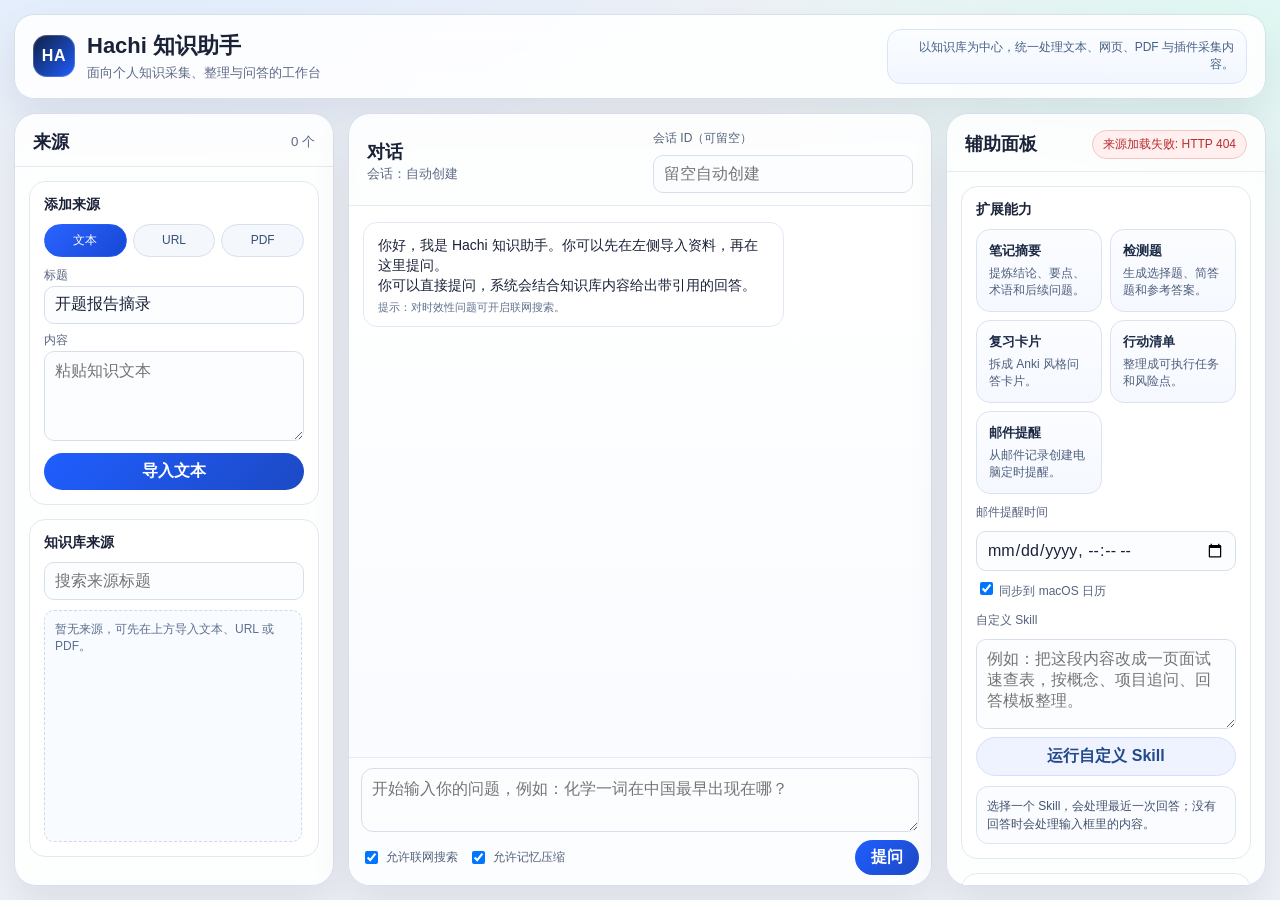
==== commit bdd47d7e: "Add skill result pages and reminder sync" ====
--- a/hachi_mvp/frontend/index.html
+++ b/hachi_mvp/frontend/index.html
@@ -27,6 +27,11 @@
       box-sizing: border-box;
     }
 
+    html,
+    body {
+      height: 100%;
+    }
+
     body {
       margin: 0;
       color: var(--ink);
@@ -35,12 +40,14 @@
         radial-gradient(1200px 500px at 10% -10%, #deebff 0%, transparent 58%),
         radial-gradient(900px 460px at 95% 4%, #dff8f2 0%, transparent 55%),
         var(--bg);
+      overflow: hidden;
     }
 
     .app-shell {
-      min-height: 100vh;
+      height: 100vh;
+      min-height: 0;
       display: grid;
-      grid-template-rows: auto 1fr;
+      grid-template-rows: auto minmax(0, 1fr);
       gap: 14px;
       padding: 14px;
     }
@@ -142,9 +149,29 @@
     }
 
     .panel-scroll {
+      flex: 1;
       min-height: 0;
       overflow: auto;
       padding: 14px;
+    }
+
+    .source-panel-scroll {
+      display: flex;
+      flex-direction: column;
+      overflow: hidden;
+    }
+
+    .source-panel-scroll > .section:first-child {
+      flex: 0 0 auto;
+    }
+
+    .source-library-section {
+      flex: 1 1 auto;
+      min-height: 180px;
+      margin-bottom: 0;
+      display: flex;
+      flex-direction: column;
+      overflow: hidden;
     }
 
     .section {
@@ -268,8 +295,12 @@
     }
 
     .source-list {
+      flex: 1 1 auto;
       display: grid;
       gap: 8px;
+      min-height: 0;
+      overflow: auto;
+      padding-right: 2px;
     }
 
     .source-item {
@@ -302,6 +333,21 @@
       font-size: 11px;
     }
 
+    .source-actions {
+      display: flex;
+      justify-content: flex-end;
+    }
+
+    .source-delete {
+      border: 1px solid #f0c7c7;
+      background: #fff2f2;
+      color: var(--danger);
+      border-radius: 999px;
+      padding: 4px 9px;
+      font-size: 11px;
+      cursor: pointer;
+    }
+
     .dot {
       width: 6px;
       height: 6px;
@@ -323,43 +369,50 @@
       flex: 1;
       min-height: 0;
       overflow: auto;
-      padding: 12px;
+      padding: 16px 14px;
       display: grid;
-      gap: 10px;
+      gap: 18px;
       align-content: start;
       background:
         linear-gradient(180deg, rgba(255, 255, 255, 0.82), rgba(247, 250, 255, 0.82));
     }
 
     .msg {
-      max-width: min(860px, 92%);
-      border-radius: 18px;
+      width: fit-content;
+      max-width: min(720px, 82%);
+      border-radius: 14px;
       padding: 12px 14px;
       border: 1px solid #e1e8f5;
-      line-height: 1.55;
-      white-space: pre-wrap;
+      line-height: 1.45;
       word-break: break-word;
       animation: fade-up 220ms ease both;
+      font-size: 14px;
+      text-align: left;
     }
 
     .msg.user {
+      justify-self: end;
       margin-left: auto;
       background: #e9f0ff;
       border-color: #d1def9;
+      max-width: min(520px, 62%);
     }
 
     .msg.assistant {
+      justify-self: start;
       margin-right: auto;
       background: #ffffff;
+      max-width: min(680px, 76%);
     }
 
     .msg-meta {
       font-size: 11px;
       color: #60708f;
-      margin-top: 7px;
+      margin-top: 5px;
       display: flex;
       gap: 8px;
       flex-wrap: wrap;
+      line-height: 1.2;
     }
 
     .cite-chip {
@@ -374,23 +427,31 @@
 
     .chat-composer {
       border-top: 1px solid #e4e9f2;
-      padding: 14px;
+      padding: 10px 12px;
       display: grid;
-      gap: 10px;
+      gap: 8px;
       background: rgba(252, 253, 255, 0.9);
+    }
+
+    .chat-composer textarea {
+      min-height: 54px;
+      max-height: 110px;
+      padding: 8px 10px;
+      border-radius: 12px;
+      line-height: 1.45;
     }
 
     .composer-controls {
       display: flex;
       align-items: center;
       justify-content: space-between;
-      gap: 12px;
+      gap: 10px;
       flex-wrap: wrap;
     }
 
     .checks {
       display: flex;
-      gap: 12px;
+      gap: 10px;
       flex-wrap: wrap;
       color: #495978;
       font-size: 12px;
@@ -402,6 +463,11 @@
       gap: 5px;
       align-items: center;
       cursor: pointer;
+    }
+
+    #askBtn {
+      padding: 7px 14px;
+      min-width: 64px;
     }
 
     .studio-cards {
@@ -449,6 +515,34 @@
       overflow: auto;
     }
 
+    .skill-artifact {
+      display: flex;
+      align-items: center;
+      justify-content: space-between;
+      gap: 8px;
+      margin-bottom: 8px;
+      padding-bottom: 8px;
+      border-bottom: 1px solid #e2e8f3;
+      white-space: normal;
+    }
+
+    .skill-artifact a {
+      color: #1f5eff;
+      font-weight: 700;
+      text-decoration: none;
+    }
+
+    .skill-preview {
+      display: block;
+      margin-top: 8px;
+      color: inherit;
+      text-decoration: none;
+    }
+
+    .skill-preview strong {
+      color: #1c2a45;
+    }
+
     .trace-list,
     .citation-list,
     .memory-list,
@@ -572,6 +666,15 @@
     }
 
     @media (max-width: 1220px) {
+      body {
+        overflow: auto;
+      }
+
+      .app-shell {
+        height: auto;
+        min-height: 100vh;
+      }
+
       .workspace {
         grid-template-columns: 1fr;
       }
@@ -592,6 +695,14 @@
 
       .panel {
         min-height: 420px;
+      }
+
+      .source-panel-scroll {
+        overflow: auto;
+      }
+
+      .source-library-section {
+        max-height: 420px;
       }
     }
 
@@ -624,7 +735,7 @@
           <h2>来源</h2>
           <small id="sourceCount">0 个</small>
         </div>
-        <div class="panel-scroll">
+        <div class="panel-scroll source-panel-scroll">
           <section class="section">
             <h3>添加来源</h3>
             <div class="tabs" id="ingestTabs">
@@ -670,7 +781,7 @@
             </div>
           </section>
 
-          <section class="section">
+          <section class="section source-library-section">
             <h3>知识库来源</h3>
             <input id="sourceFilter" class="source-filter" type="text" placeholder="搜索来源标题" />
             <div class="source-list" id="sourceList"></div>
@@ -722,6 +833,7 @@
             <div class="skill-custom">
               <label for="reminderAtInput">邮件提醒时间</label>
               <input id="reminderAtInput" type="datetime-local" />
+              <label><input id="syncMacCalendar" type="checkbox" checked /> 同步到 macOS 日历</label>
             </div>
             <div class="skill-custom">
               <label for="customSkillInput">自定义 Skill</label>
@@ -774,6 +886,7 @@
       messages: [],
       sources: [],
       lastResponse: null,
+      lastSkillOutput: null,
       sourceFilter: "",
     };
 
@@ -855,6 +968,7 @@
                 <span>片段: ${escapeHtml(String(item.chunks ?? 0))}</span>
                 <span>${escapeHtml(created)}</span>
               </div>
+              ${item.id ? `<div class="source-actions"><button class="source-delete" type="button" data-delete-doc-id="${escapeHtml(item.id)}">删除</button></div>` : ""}
             </article>
           `;
         })
@@ -864,13 +978,7 @@
     function renderChat() {
       const thread = $("chatThread");
       if (!state.messages.length) {
-        thread.innerHTML = `
-          <div class="msg assistant">
-            你好，我是 Hachi 知识助手。你可以先在左侧导入资料，再在这里提问。<br>
-            你可以直接提问，系统会结合知识库内容给出带引用的回答。
-            <div class="msg-meta">提示：对时效性问题可开启联网搜索。</div>
-          </div>
-        `;
+        thread.innerHTML = '<div class="msg assistant">你好，我是 Hachi 知识助手。你可以先在左侧导入资料，再在这里提问。<br>你可以直接提问，系统会结合知识库内容给出带引用的回答。<div class="msg-meta">提示：对时效性问题可开启联网搜索。</div></div>';
         return;
       }
 
@@ -888,16 +996,12 @@
             })
             .join("");
 
-          return `
-            <div class="msg ${msg.role}">
-              ${escapeHtml(msg.content).replaceAll("\n", "<br>")}
-              <div class="msg-meta">
-                <span>${msg.role === "user" ? "你" : "Hachi"}</span>
-                ${msg.time ? `<span>${escapeHtml(msg.time)}</span>` : ""}
-                ${citeHtml}
-              </div>
-            </div>
-          `;
+          const meta = [
+            `<span>${msg.role === "user" ? "你" : "Hachi"}</span>`,
+            msg.time ? `<span>${escapeHtml(msg.time)}</span>` : "",
+            citeHtml,
+          ].filter(Boolean).join("");
+          return `<div class="msg ${msg.role}">${escapeHtml(msg.content).replaceAll("\n", "<br>")}<div class="msg-meta">${meta}</div></div>`;
         })
         .join("");
 
@@ -993,10 +1097,15 @@
       holder.innerHTML = reminders
         .map((item) => {
           const remindAt = item.remind_at ? new Date(item.remind_at).toLocaleString() : "-";
+          const calendarState = item.calendar_event_id
+            ? " · 已同步日历"
+            : item.calendar_error
+              ? " · 日历同步失败"
+              : "";
           return `
             <div class="reminder-item">
               <b>${escapeHtml(item.title || "邮件提醒")}</b>
-              <div class="muted" style="margin:4px 0;">${escapeHtml(remindAt)} · ${escapeHtml(item.status || "pending")}</div>
+              <div class="muted" style="margin:4px 0;">${escapeHtml(remindAt)} · ${escapeHtml(item.status || "pending")}${escapeHtml(calendarState)}</div>
               <div>${escapeHtml(item.body || "").slice(0, 180)}</div>
             </div>
           `;
@@ -1032,6 +1141,37 @@
       return $("questionInput").value.trim();
     }
 
+    function persistSkillResult(data, inputText) {
+      const key = `hachi-skill-${Date.now()}-${Math.random().toString(16).slice(2)}`;
+      const payload = {
+        ...data,
+        input_text: inputText,
+        created_at: new Date().toISOString(),
+      };
+      localStorage.setItem(key, JSON.stringify(payload));
+
+      const keys = Object.keys(localStorage)
+        .filter((itemKey) => itemKey.startsWith("hachi-skill-"))
+        .sort();
+      keys.slice(0, Math.max(0, keys.length - 20)).forEach((itemKey) => localStorage.removeItem(itemKey));
+      return key;
+    }
+
+    function renderSkillResultLink(data, resultUrl, opened) {
+      const preview = String(data.result || "").trim().slice(0, 260) || "Skill 已完成，打开新页面查看结果。";
+      const openedText = opened ? "已打开新页面" : "浏览器可能拦截了自动打开，请点击进入";
+      return `
+        <div class="skill-artifact">
+          <a id="skillResultLink" href="${escapeHtml(resultUrl)}" target="_blank" rel="noreferrer">打开结果页</a>
+          <span class="muted">${escapeHtml(openedText)}</span>
+        </div>
+        <a class="skill-preview" href="${escapeHtml(resultUrl)}" target="_blank" rel="noreferrer">
+          <strong>${escapeHtml(data.title || "Skill 结果")}</strong>
+          <div>${escapeHtml(preview)}</div>
+        </a>
+      `;
+    }
+
     async function runSkill(skillId, button, customInstruction = "") {
       const inputText = getSkillInputText(skillId);
       if (!inputText) {
@@ -1047,6 +1187,7 @@
           return;
         }
         metadata.reminder_at = new Date(reminderAt).toISOString();
+        metadata.macos_calendar = $("syncMacCalendar").checked;
       }
 
       const done = withLoading(button, "运行中...");
@@ -1068,17 +1209,36 @@
           body: JSON.stringify(payload),
         });
 
-        $("skillResult").textContent = `# ${data.title}\n\n${data.result || ""}`;
+        state.lastSkillOutput = data;
+        const resultKey = persistSkillResult(data, inputText);
+        const resultUrl = `/tools/skill-result?key=${encodeURIComponent(resultKey)}`;
+        const opened = window.open(resultUrl, "_blank");
+        if (opened) opened.opener = null;
+        $("skillResult").innerHTML = renderSkillResultLink(data, resultUrl, Boolean(opened));
         $("rawOutput").textContent = JSON.stringify(data, null, 2);
         if (skillId === "email_reminder") {
           await refreshReminders();
         }
-        setStatus("Skill 完成", "ok");
+        setStatus(opened ? "Skill 完成，已打开结果页" : "Skill 完成，请点击打开结果页", "ok");
       } catch (error) {
         setStatus(String(error.message || error), "err");
       } finally {
         done();
       }
+    }
+
+    async function deleteKnowledge(docId, askConfirm = true) {
+      const item = state.sources.find((source) => String(source.id) === String(docId));
+      const label = item ? item.title || docId : docId;
+      if (askConfirm && !window.confirm(`确认删除知识来源“${label}”？`)) return;
+
+      setStatus("正在删除知识...");
+      const data = await requestJson(`/api/knowledge/${encodeURIComponent(docId)}`, {
+        method: "DELETE",
+      });
+      $("rawOutput").textContent = JSON.stringify(data, null, 2);
+      await refreshSources();
+      setStatus(`已删除: ${data.title || docId}`, "ok");
     }
 
     async function refreshSources() {
@@ -1288,6 +1448,11 @@
           .then(() => setStatus("提醒已刷新", "ok"))
           .catch((error) => setStatus(String(error.message || error), "err"));
       });
+      $("sourceList").addEventListener("click", (event) => {
+        const button = event.target.closest("[data-delete-doc-id]");
+        if (!button) return;
+        deleteKnowledge(button.dataset.deleteDocId).catch((error) => setStatus(String(error.message || error), "err"));
+      });
 
       $("sourceFilter").addEventListener("input", (event) => {
         state.sourceFilter = String(event.target.value || "");
